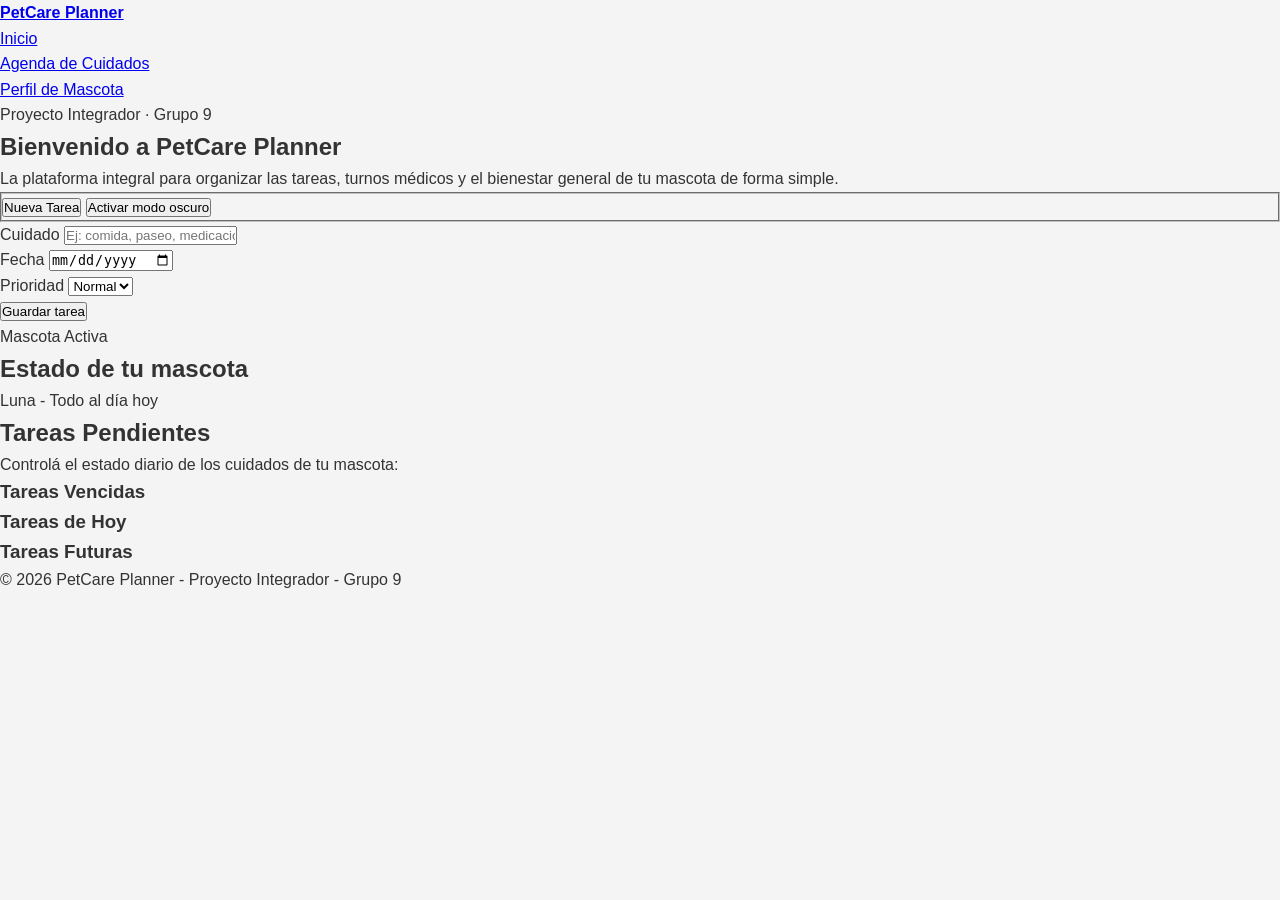
==== index.html @ b3c3041a "feat: build home page structure" ====
<!DOCTYPE html>
<html lang="es">
<head>
    <meta charset="UTF-8">
    <meta name="viewport" content="width=device-width, initial-scale=1.0">
    <title>PetCare Planner - Inicio</title>
    <link rel="stylesheet" href="assets/css/styles.css">
</head>
<body>
    <header>
        <nav>
            <a href="index.html"><strong>PetCare Planner</strong></a>
            <ul>
                <li><a href="index.html">Inicio</a></li>
                <li><a href="pages/agenda.html">Agenda de Cuidados</a></li>
                <li><a href="pages/perfil.html">Perfil de Mascota</a></li>
            </ul>
        </nav>
    </header>

    <main>
        <section id="bienvenida">
            <p class="eyebrow">Proyecto Integrador · Grupo 9</p>
            <h1 id="page-title">Bienvenido a <span>PetCare Planner</span></h1>

            <p class="intro">
                La plataforma integral para organizar las tareas, turnos médicos y el bienestar general de tu mascota de forma simple.
            </p>

            <fieldset id="hero-actions">
                <button id="btn-nueva-tarea" class="primary-action" type="button">Nueva Tarea</button>
                <button id="toggle-theme" class="secondary-action" type="button" aria-pressed="false">
                    Activar modo oscuro
                </button>
            </fieldset>

            <form id="task-form" class="task-form" aria-label="Formulario para agregar nueva tarea">
                <div class="form-field form-field-large">
                    <label for="task-name">Cuidado</label>
                    <input id="task-name" name="task-name" type="text" placeholder="Ej: comida, paseo, medicación">
                </div>

                <div class="form-field">
                    <label for="task-date">Fecha</label>
                    <input id="task-date" name="task-date" type="date">
                </div>

                <div class="form-field">
                    <label for="task-priority">Prioridad</label>
                    <select id="task-priority" name="task-priority">
                        <option value="normal">Normal</option>
                        <option value="alta">Alta</option>
                    </select>
                </div>

                <button class="primary-action" type="submit">Guardar tarea</button>
                <p id="form-message" class="form-message" role="status"></p>
            </form>
        </section>

        <aside class="preview-card" aria-labelledby="preview-title">
            <header class="preview-head">
                <p class="eyebrow">Mascota Activa</p>
                <h2 id="preview-title">Estado de tu mascota</h2>
            </header>

            <p class="status-chip" role="status" aria-live="polite">
                <span class="pulse-dot" aria-hidden="true"></span>
                <span id="live-status">Luna - Todo al día hoy</span>
            </p>

            <figure id="pet-stage" class="pet-stage">
                <div class="pet-model has-collar pet-cat" id="pet-model" aria-label="Mascota decorativa de la plataforma" role="img">
                    <div class="pet-head">
                        <span class="pet-ear pet-ear-left"><i></i></span>
                        <span class="pet-ear pet-ear-right"><i></i></span>
                        <span class="pet-eye pet-eye-left"><i></i></span>
                        <span class="pet-eye pet-eye-left-pupil"></span>
                        <span class="pet-eye pet-eye-right"><i></i></span>
                        <span class="pet-eye pet-eye-right-pupil"></span>
                        <span class="pet-nose"></span>
                        <span class="pet-mouth pet-mouth-left"></span>
                        <span class="pet-mouth pet-mouth-right"></span>
                        <span class="pet-whisker pet-whisker-left pet-whisker-top"></span>
                        <span class="pet-whisker pet-whisker-left pet-whisker-bottom"></span>
                        <span class="pet-whisker pet-whisker-right pet-whisker-top"></span>
                        <span class="pet-whisker pet-whisker-right pet-whisker-bottom"></span>
                    </div>

                    <div class="pet-body">
                        <span class="pet-collar"></span>
                        <span class="pet-bell"></span>
                        <span class="pet-paw pet-paw-left"></span>
                        <span class="pet-paw pet-paw-right"></span>
                        <span class="pet-tail"></span>
                    </div>
                </div>
                <div class="pet-shadow" aria-hidden="true"></div>
            </figure>
        </aside>

        <section id="panel-tareas">
            <h2>Tareas Pendientes</h2>
            <p>Controlá el estado diario de los cuidados de tu mascota:</p>

            <article id="tareas-vencidas">
                <h3>Tareas Vencidas</h3>
                <ul class="task-list" data-task-group="vencidas"></ul>
            </article>

            <article id="tareas-hoy">
                <h3>Tareas de Hoy</h3>
                <ul class="task-list" data-task-group="hoy"></ul>
            </article>

            <article id="tareas-futuras">
                <h3>Tareas Futuras</h3>
                <ul class="task-list" data-task-group="futuras"></ul>
            </article>
        </section>
    </main>

    <footer>
        <p>&copy; 2026 PetCare Planner - Proyecto Integrador - Grupo 9</p>
    </footer>

    <script src="assets/js/main.js"></script>
</body>
</html>
---- assets/css/styles.css ----
* {
    margin: 0;
    padding: 0;
    box-sizing: border-box;
}


body {
    font-family: sans-serif;
    line-height: 1.6;
    background-color: #f4f4f4;
    color: #333333;
}


img {
    max-width: 100%;
    display: block;
}
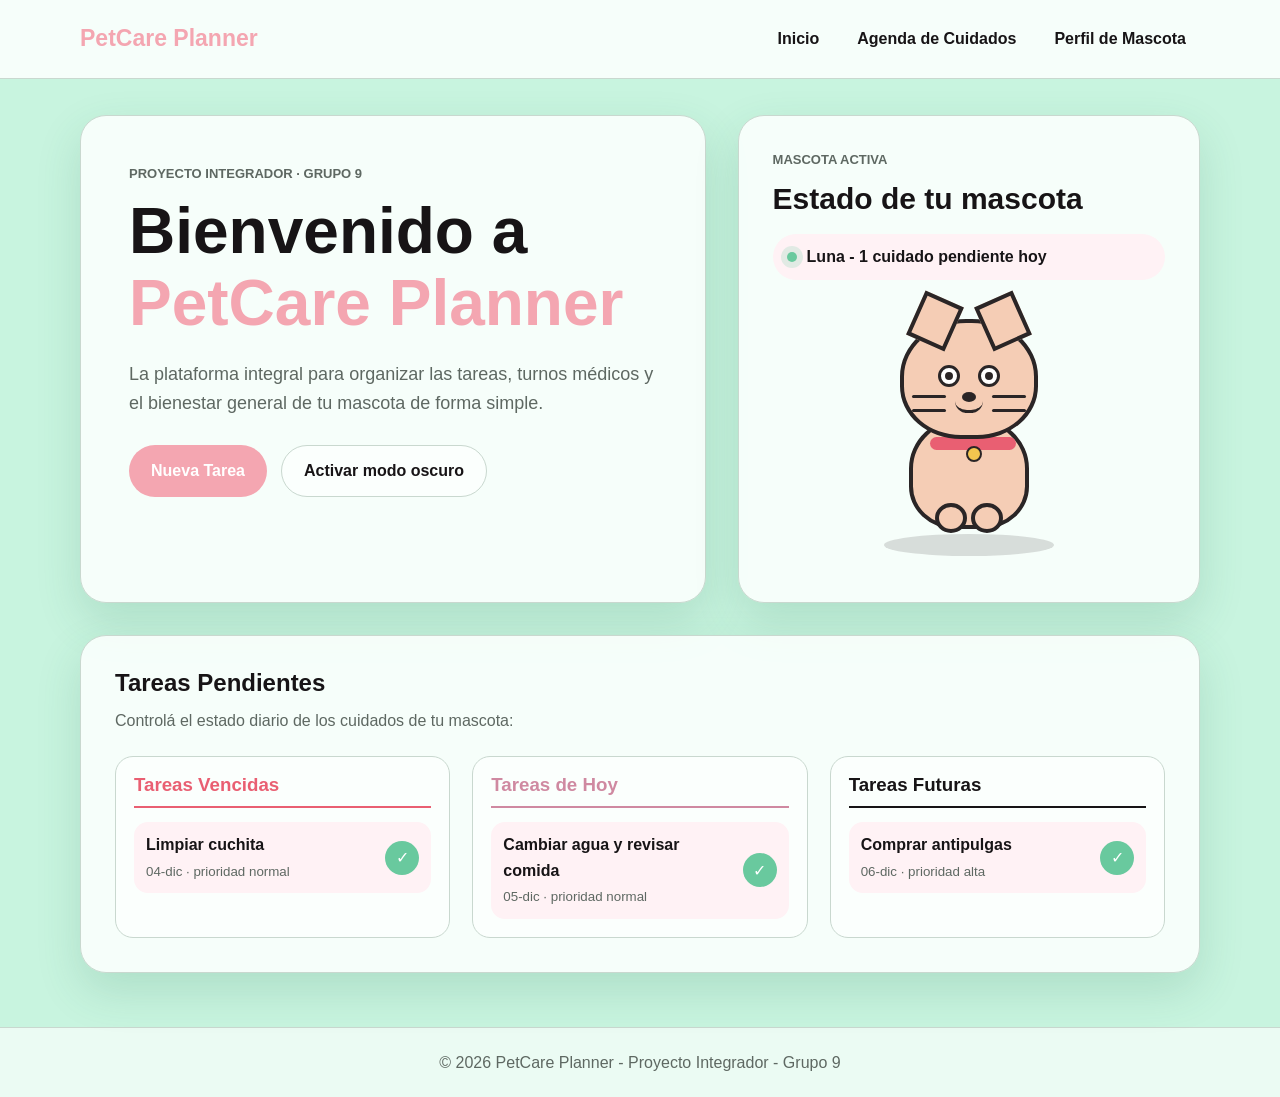
==== commit 793cb513: "fix: improve navigation accessibility" ====
--- a/index.html
+++ b/index.html
@@ -11,7 +11,7 @@
         <nav>
             <a href="index.html"><strong>PetCare Planner</strong></a>
             <ul>
-                <li><a href="index.html">Inicio</a></li>
+                <li><a href="index.html" aria-current="page">Inicio</a></li>
                 <li><a href="pages/agenda.html">Agenda de Cuidados</a></li>
                 <li><a href="pages/perfil.html">Perfil de Mascota</a></li>
             </ul>
--- a/assets/css/styles.css
+++ b/assets/css/styles.css
@@ -1,20 +1,684 @@
+:root {
+    --fondo: #c8f4df;
+    --panel: #fbfffd;
+    --panel-transparente: rgba(251, 255, 253, 0.9);
+    --panel-suave: #fff2f5;
+    --texto: #171416;
+    --texto-suave: #5e6862;
+    --rosa: #f4a6b1;
+    --rosa-fuerte: #e95f72;
+    --verde: #69c99e;
+    --linea: #c9d8cf;
+    --sombra: 0 18px 45px rgba(38, 111, 79, 0.16);
+}
 
 * {
+    box-sizing: border-box;
     margin: 0;
     padding: 0;
-    box-sizing: border-box;
-}
-
+}
+
+html {
+    scroll-behavior: smooth;
+}
 
 body {
-    font-family: sans-serif;
+    min-height: 100vh;
+    font-family: Arial, Helvetica, sans-serif;
     line-height: 1.6;
-    background-color: #f4f4f4;
-    color: #333333;
-}
-
-
-img {
-    max-width: 100%;
+    background: var(--fondo);
+    color: var(--texto);
+}
+
+body.dark-mode {
+    --fondo: #17231f;
+    --panel: #20322d;
+    --panel-transparente: rgba(32, 50, 45, 0.94);
+    --panel-suave: #2b4039;
+    --texto: #f8fbf8;
+    --texto-suave: #d4e2dc;
+    --rosa: #ffa1b2;
+    --rosa-fuerte: #ff8094;
+    --verde: #78d9ac;
+    --linea: #3e544d;
+    --sombra: 0 18px 45px rgba(0, 0, 0, 0.28);
+}
+
+button,
+input,
+select {
+    font: inherit;
+}
+
+button {
+    border: 0;
+    cursor: pointer;
+}
+
+header {
+    position: sticky;
+    top: 0;
+    z-index: 10;
+    border-bottom: 1px solid var(--linea);
+    background: var(--panel-transparente);
+    backdrop-filter: blur(14px);
+}
+
+body.dark-mode header {
+    background: rgba(34, 48, 44, 0.92);
+}
+
+nav {
+    display: flex;
+    align-items: center;
+    justify-content: space-between;
+    gap: 24px;
+    width: min(1120px, calc(100% - 40px));
+    margin: 0 auto;
+    padding: 18px 0;
+}
+
+nav a {
+    color: var(--texto);
+    text-decoration: none;
+}
+
+nav strong {
+    color: var(--rosa);
+    font-size: 23px;
+}
+
+nav ul {
+    display: flex;
+    align-items: center;
+    gap: 10px;
+    list-style: none;
+}
+
+nav li a {
+    display: inline-flex;
+    align-items: center;
+    min-height: 40px;
+    padding: 8px 14px;
+    border-radius: 999px;
+    font-weight: 700;
+}
+
+nav li a:hover,
+nav li a:focus-visible {
+    color: var(--rosa-fuerte);
+    background: var(--panel-suave);
+    outline: none;
+}
+
+main {
+    display: grid;
+    grid-template-columns: minmax(0, 1.15fr) minmax(300px, 0.85fr);
+    align-items: stretch;
+    gap: 32px;
+    width: min(1120px, calc(100% - 40px));
+    margin: 0 auto;
+    padding: 36px 0 54px;
+}
+
+#bienvenida,
+.preview-card,
+#panel-tareas,
+#agenda-seccion,
+#perfil-seccion {
+    border: 1px solid var(--linea);
+    border-radius: 26px;
+    background: var(--panel-transparente);
+    box-shadow: var(--sombra);
+}
+
+#bienvenida {
+    min-height: 406px;
+    padding: 48px;
+}
+
+.eyebrow {
+    margin-bottom: 12px;
+    color: var(--texto-suave);
+    font-size: 13px;
+    font-weight: 800;
+    letter-spacing: 0;
+    text-transform: uppercase;
+}
+
+h1,
+h2,
+h3 {
+    line-height: 1.12;
+}
+
+h1 {
+    max-width: 740px;
+    font-size: clamp(38px, 5vw, 64px);
+}
+
+h1 span {
+    color: var(--rosa);
+}
+
+.intro {
+    max-width: 690px;
+    margin-top: 20px;
+    color: var(--texto-suave);
+    font-size: 18px;
+}
+
+#hero-actions {
+    display: flex;
+    flex-wrap: wrap;
+    gap: 14px;
+    margin-top: 28px;
+    border: 0;
+}
+
+.primary-action,
+.secondary-action {
+    display: inline-flex;
+    align-items: center;
+    justify-content: center;
+    min-height: 46px;
+    padding: 12px 22px;
+    border-radius: 999px;
+    font-weight: 800;
+}
+
+.primary-action {
+    color: #ffffff;
+    background: var(--rosa);
+}
+
+.secondary-action {
+    color: var(--texto);
+    border: 1px solid var(--linea);
+    background: var(--panel);
+}
+
+.task-form {
+    display: none;
+    grid-template-columns: repeat(3, minmax(0, 1fr));
+    align-items: end;
+    gap: 14px;
+    margin-top: 26px;
+    padding: 18px;
+    border: 1px solid var(--linea);
+    border-radius: 20px;
+    background: var(--panel);
+}
+
+.task-form.visible {
+    display: grid;
+}
+
+.form-field {
+    display: grid;
+    gap: 8px;
+    min-width: 0;
+}
+
+.task-form label {
+    color: var(--texto-suave);
+    font-size: 13px;
+    font-weight: 800;
+}
+
+.task-form input,
+.task-form select {
+    width: 100%;
+    min-width: 0;
+    min-height: 42px;
+    padding: 9px 12px;
+    border: 1px solid var(--linea);
+    border-radius: 12px;
+    color: var(--texto);
+    background: var(--panel);
+}
+
+.task-form button {
+    grid-column: 1 / -1;
+}
+
+.form-message {
+    grid-column: 1 / -1;
+}
+
+.form-message {
+    min-height: 20px;
+    color: var(--rosa-fuerte);
+    font-weight: 800;
+}
+
+.preview-card {
+    display: flex;
+    flex-direction: column;
+    min-height: 406px;
+    padding: 34px;
+}
+
+.preview-card .preview-head {
+    position: static;
+    border: 0;
+    background: transparent;
+    backdrop-filter: none;
+}
+
+.preview-head h2 {
+    font-size: 30px;
+}
+
+.status-chip {
+    display: inline-flex;
+    align-items: center;
+    gap: 10px;
+    margin-top: 18px;
+    padding: 10px 14px;
+    border-radius: 999px;
+    color: var(--texto);
+    background: var(--panel-suave);
+    font-weight: 800;
+}
+
+.pulse-dot {
+    width: 10px;
+    height: 10px;
+    border-radius: 50%;
+    background: var(--verde);
+    box-shadow: 0 0 0 6px rgba(105, 201, 158, 0.2);
+}
+
+.pet-stage {
+    display: grid;
+    place-items: center;
+    flex: 1;
+    min-height: 260px;
+    margin-top: 28px;
+}
+
+.pet-model {
+    position: relative;
+    width: 170px;
+    height: 210px;
+    animation: petFloat 3.2s ease-in-out infinite;
+}
+
+.pet-head,
+.pet-body {
+    position: absolute;
+    left: 50%;
+    transform: translateX(-50%);
+    background: #f5cdb5;
+    border: 4px solid #2a2526;
+}
+
+.pet-head {
+    top: 0;
+    z-index: 2;
+    width: 138px;
+    height: 120px;
+    border-radius: 48% 48% 44% 44%;
+    animation: petHead 3.2s ease-in-out infinite;
+}
+
+.pet-body {
+    z-index: 1;
+    bottom: 0;
+    width: 120px;
+    height: 112px;
+    border-radius: 46% 46% 38% 38%;
+}
+
+.pet-ear {
+    position: absolute;
+    top: -26px;
+    width: 42px;
+    height: 48px;
+    background: #f5cdb5;
+    border: 4px solid #2a2526;
+    transform: rotate(24deg);
+}
+
+.pet-ear-left {
+    left: 10px;
+}
+
+.pet-ear-right {
+    right: 10px;
+    transform: rotate(-24deg);
+}
+
+.pet-eye {
+    position: absolute;
+    top: 42px;
+    width: 22px;
+    height: 22px;
+    border: 3px solid #2a2526;
+    border-radius: 50%;
+    background: #ffffff;
+}
+
+.pet-eye-left {
+    left: 34px;
+}
+
+.pet-eye-right {
+    right: 34px;
+}
+
+.pet-eye-left-pupil,
+.pet-eye-right-pupil {
+    position: absolute;
+    top: 49px;
+    width: 8px;
+    height: 8px;
+    border-radius: 50%;
+    background: #2a2526;
+}
+
+.pet-eye-left-pupil {
+    left: 41px;
+}
+
+.pet-eye-right-pupil {
+    right: 41px;
+}
+
+.pet-nose {
+    position: absolute;
+    top: 69px;
+    left: 50%;
+    width: 14px;
+    height: 10px;
+    border-radius: 50%;
+    background: #2a2526;
+    transform: translateX(-50%);
+}
+
+.pet-mouth-left,
+.pet-mouth-right {
+    position: absolute;
+    top: 78px;
+    width: 18px;
+    height: 12px;
+    border-bottom: 3px solid #2a2526;
+}
+
+.pet-mouth-left {
+    left: 51px;
+    border-radius: 0 0 0 14px;
+}
+
+.pet-mouth-right {
+    right: 51px;
+    border-radius: 0 0 14px 0;
+}
+
+.pet-whisker {
+    position: absolute;
+    width: 34px;
+    height: 3px;
+    border-radius: 999px;
+    background: #2a2526;
+}
+
+.pet-whisker-left {
+    left: 8px;
+}
+
+.pet-whisker-right {
+    right: 8px;
+}
+
+.pet-whisker-top {
+    top: 72px;
+}
+
+.pet-whisker-bottom {
+    top: 86px;
+}
+
+.pet-collar {
+    position: absolute;
+    top: 16px;
+    left: 17px;
+    width: 86px;
+    height: 13px;
+    border-radius: 999px;
+    background: var(--rosa-fuerte);
+}
+
+.pet-bell {
+    position: absolute;
+    top: 25px;
+    left: 53px;
+    width: 16px;
+    height: 16px;
+    border: 2px solid #2a2526;
+    border-radius: 50%;
+    background: #f3c64f;
+}
+
+.pet-paw,
+.pet-tail {
+    position: absolute;
+    background: #f5cdb5;
+    border: 4px solid #2a2526;
+}
+
+.pet-paw {
+    bottom: -8px;
+    width: 32px;
+    height: 30px;
+    border-radius: 50%;
+}
+
+.pet-paw-left {
+    left: 22px;
+}
+
+.pet-paw-right {
+    right: 22px;
+}
+
+.pet-tail {
+    display: none;
+}
+
+.pet-shadow {
+    width: 170px;
+    height: 22px;
+    margin-top: -18px;
+    border-radius: 50%;
+    background: rgba(42, 37, 38, 0.15);
+    animation: shadowPulse 3.2s ease-in-out infinite;
+}
+
+#panel-tareas {
+    grid-column: 1 / -1;
+    display: grid;
+    grid-template-columns: repeat(3, 1fr);
+    gap: 22px;
+    padding: 34px;
+}
+
+#panel-tareas h2,
+#panel-tareas > p {
+    grid-column: 1 / -1;
+}
+
+#panel-tareas > p {
+    margin-top: -10px;
+    color: var(--texto-suave);
+}
+
+#panel-tareas article {
+    min-height: 150px;
+    padding: 18px;
+    border: 1px solid var(--linea);
+    border-radius: 18px;
+    background: var(--panel);
+}
+
+#panel-tareas h3 {
+    margin-bottom: 14px;
+    padding-bottom: 10px;
+    border-bottom: 2px solid currentColor;
+}
+
+#tareas-vencidas h3 {
+    color: var(--rosa-fuerte);
+}
+
+#tareas-hoy h3 {
+    color: #cf89a1;
+}
+
+.task-list {
+    display: grid;
+    gap: 10px;
+    list-style: none;
+}
+
+.task-list li {
+    display: flex;
+    align-items: center;
+    justify-content: space-between;
+    gap: 12px;
+    padding: 10px 12px;
+    border-radius: 14px;
+    background: var(--panel-suave);
+}
+
+.task-list strong {
     display: block;
-}+}
+
+.task-list small {
+    color: var(--texto-suave);
+}
+
+.done-task {
+    min-width: 34px;
+    min-height: 34px;
+    border-radius: 50%;
+    color: #ffffff;
+    background: var(--verde);
+}
+
+.empty-list {
+    color: var(--texto-suave);
+}
+
+footer {
+    padding: 22px;
+    border-top: 1px solid var(--linea);
+    color: var(--texto-suave);
+    background: rgba(251, 255, 253, 0.7);
+    text-align: center;
+}
+
+@keyframes petFloat {
+    0%,
+    100% {
+        transform: translateY(0);
+    }
+
+    50% {
+        transform: translateY(-8px);
+    }
+}
+
+@keyframes petHead {
+    0%,
+    100% {
+        transform: translateX(-50%) rotate(0deg);
+    }
+
+    50% {
+        transform: translateX(-50%) rotate(2deg);
+    }
+}
+
+@keyframes shadowPulse {
+    0%,
+    100% {
+        transform: scaleX(1);
+        opacity: 1;
+    }
+
+    50% {
+        transform: scaleX(0.88);
+        opacity: 0.75;
+    }
+}
+
+#agenda-seccion,
+#perfil-seccion {
+    grid-column: 1 / -1;
+    min-height: 320px;
+    padding: 44px;
+}
+
+#agenda-seccion h1,
+#perfil-seccion h1 {
+    margin-bottom: 12px;
+}
+
+@media (max-width: 860px) {
+    nav {
+        align-items: flex-start;
+        flex-direction: column;
+    }
+
+    nav ul {
+        align-items: stretch;
+        flex-direction: column;
+        width: 100%;
+    }
+
+    nav li a {
+        width: 100%;
+    }
+
+    main {
+        grid-template-columns: 1fr;
+        width: min(100% - 28px, 680px);
+        padding-top: 24px;
+    }
+
+    #bienvenida,
+    .preview-card,
+    #panel-tareas {
+        padding: 28px;
+    }
+
+    #panel-tareas {
+        grid-template-columns: 1fr;
+    }
+
+    .task-form {
+        grid-template-columns: 1fr;
+    }
+}
+
+@media (max-width: 520px) {
+    #hero-actions {
+        gap: 8px;
+    }
+
+    h1 {
+        font-size: 36px;
+    }
+
+    .intro {
+        font-size: 16px;
+    }
+
+    .primary-action,
+    .secondary-action {
+        width: 100%;
+    }
+}
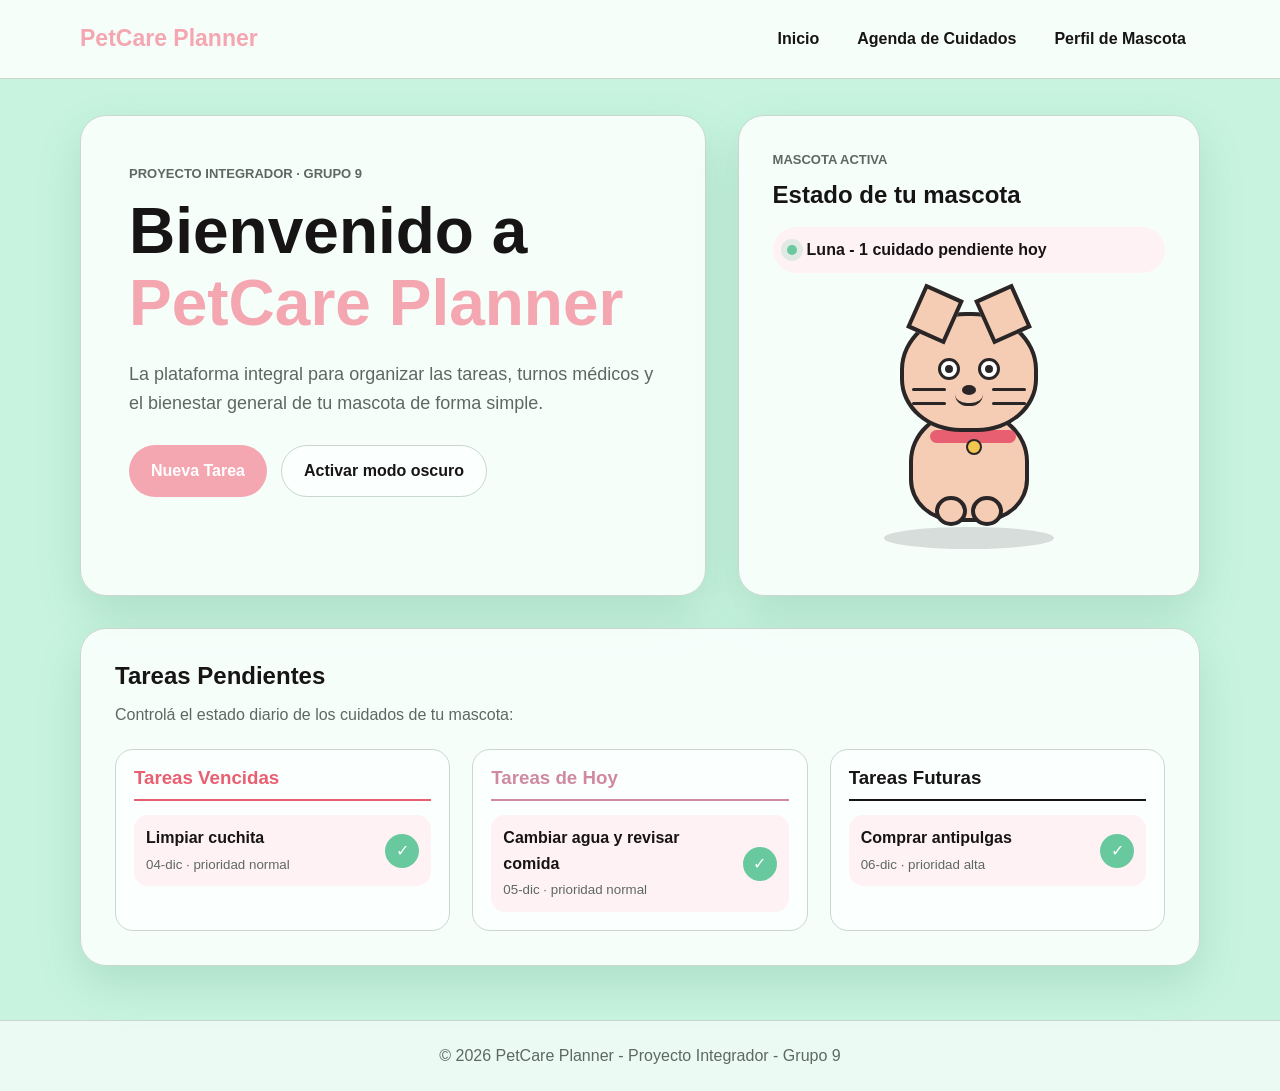
==== commit 02d05391: "fix styles: update overall page styles and layout" ====
--- a/index.html
+++ b/index.html
@@ -59,10 +59,10 @@
         </section>
 
         <aside class="preview-card" aria-labelledby="preview-title">
-            <header class="preview-head">
+            <!-- <header class="preview-head"> -->
                 <p class="eyebrow">Mascota Activa</p>
                 <h2 id="preview-title">Estado de tu mascota</h2>
-            </header>
+            <!-- </header> -->
 
             <p class="status-chip" role="status" aria-live="polite">
                 <span class="pulse-dot" aria-hidden="true"></span>
@@ -125,5 +125,6 @@
     </footer>
 
     <script src="assets/js/main.js"></script>
+    <script src="assets/js/theme.js"></script>
 </body>
 </html>
--- a/assets/css/styles.css
+++ b/assets/css/styles.css
@@ -124,8 +124,7 @@
 #bienvenida,
 .preview-card,
 #panel-tareas,
-#agenda-seccion,
-#perfil-seccion {
+#agenda-seccion{
     border: 1px solid var(--linea);
     border-radius: 26px;
     background: var(--panel-transparente);
@@ -615,8 +614,7 @@
     }
 }
 
-#agenda-seccion,
-#perfil-seccion {
+#agenda-seccion{
     grid-column: 1 / -1;
     min-height: 320px;
     padding: 44px;
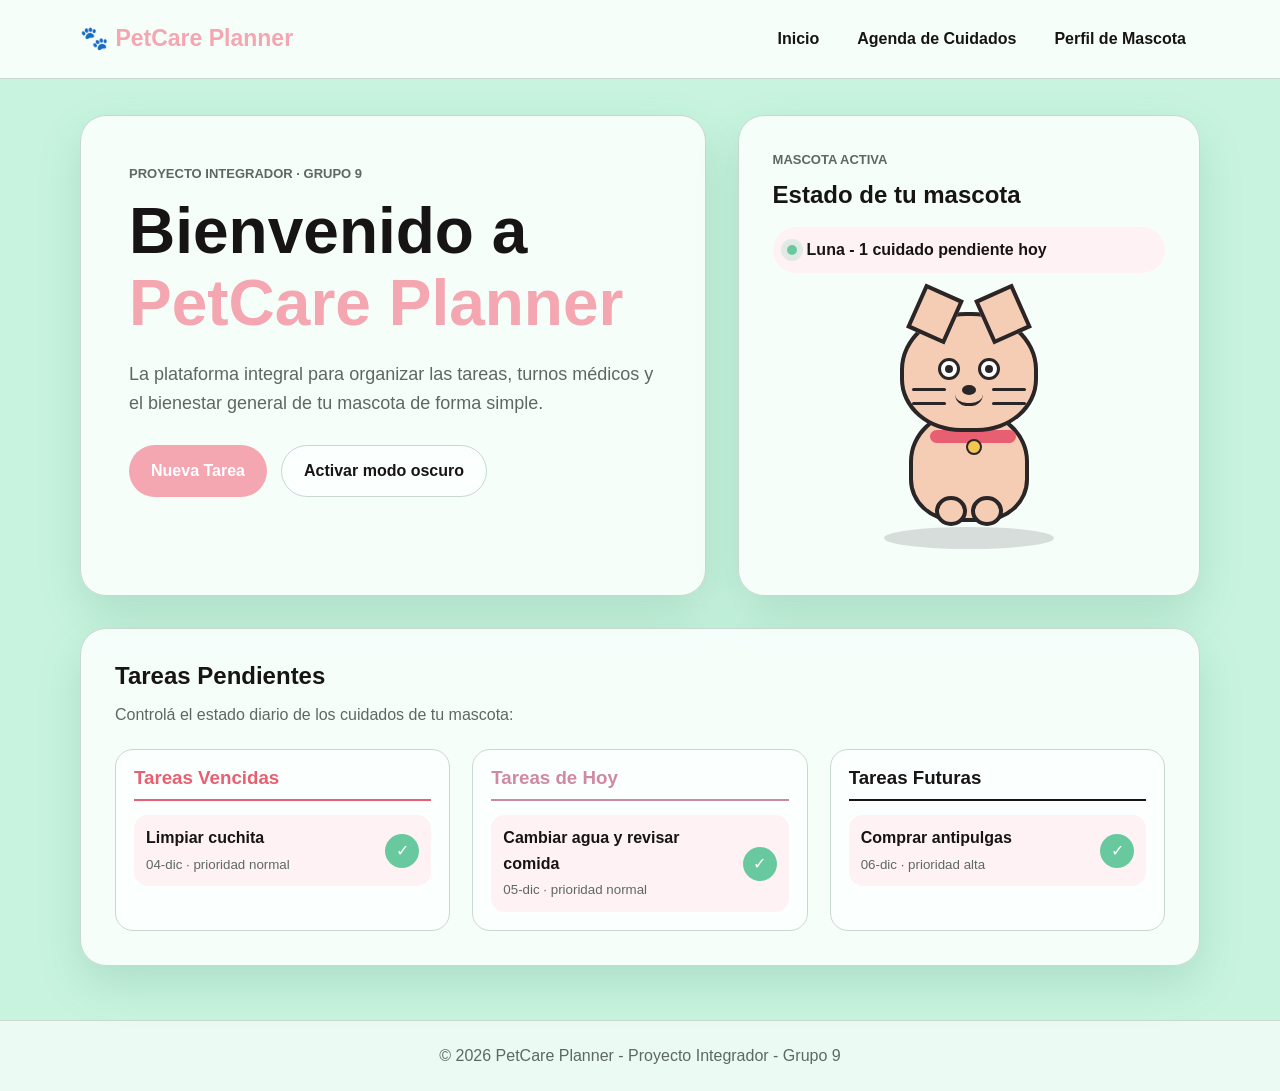
==== commit 38e36ca6: "docs,chore: add icon and update README" ====
--- a/index.html
+++ b/index.html
@@ -5,11 +5,12 @@
     <meta name="viewport" content="width=device-width, initial-scale=1.0">
     <title>PetCare Planner - Inicio</title>
     <link rel="stylesheet" href="assets/css/styles.css">
+    <link rel="icon" type="image/png" href="./assets/img/my-icon.png">
 </head>
 <body>
     <header>
         <nav>
-            <a href="index.html"><strong>PetCare Planner</strong></a>
+            <a href="index.html"><strong>🐾 PetCare Planner</strong></a>
             <ul>
                 <li><a href="index.html" aria-current="page">Inicio</a></li>
                 <li><a href="pages/agenda.html">Agenda de Cuidados</a></li>
@@ -35,6 +36,13 @@
             </fieldset>
 
             <form id="task-form" class="task-form" aria-label="Formulario para agregar nueva tarea">
+                <div class="form-field">
+                    <label for="task-pet">Mascota</label>
+                    <select id="task-pet" name="task-pet" required>
+                        <option value="" disabled selected>Cargando mascotas...</option>
+                        </select>
+                </div>
+
                 <div class="form-field form-field-large">
                     <label for="task-name">Cuidado</label>
                     <input id="task-name" name="task-name" type="text" placeholder="Ej: comida, paseo, medicación">
@@ -64,9 +72,11 @@
                 <h2 id="preview-title">Estado de tu mascota</h2>
             <!-- </header> -->
 
+            <div id="contenedor-mascota-mayor"></div>
+
             <p class="status-chip" role="status" aria-live="polite">
                 <span class="pulse-dot" aria-hidden="true"></span>
-                <span id="live-status">Luna - Todo al día hoy</span>
+                <span id="live-status">Revisando tareas...</span>
             </p>
 
             <figure id="pet-stage" class="pet-stage">
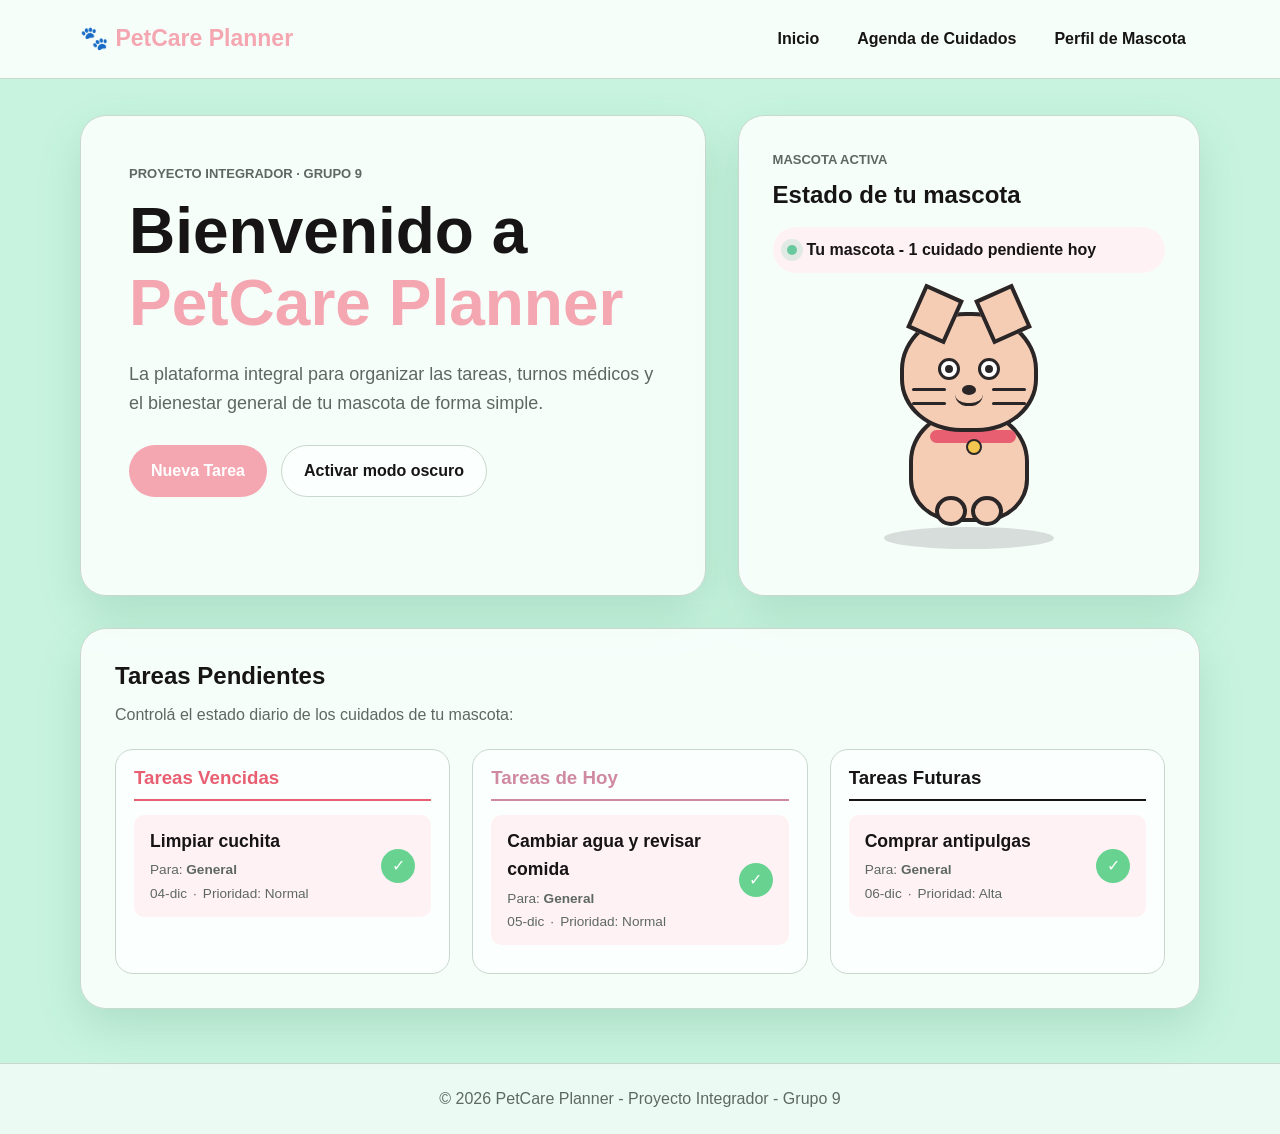
==== commit b3322180: "fix: correct logic errors and improve stability in JS files" ====
--- a/index.html
+++ b/index.html
@@ -40,7 +40,7 @@
                     <label for="task-pet">Mascota</label>
                     <select id="task-pet" name="task-pet" required>
                         <option value="" disabled selected>Cargando mascotas...</option>
-                        </select>
+                    </select>
                 </div>
 
                 <div class="form-field form-field-large">
@@ -67,10 +67,8 @@
         </section>
 
         <aside class="preview-card" aria-labelledby="preview-title">
-            <!-- <header class="preview-head"> -->
-                <p class="eyebrow">Mascota Activa</p>
-                <h2 id="preview-title">Estado de tu mascota</h2>
-            <!-- </header> -->
+            <p class="eyebrow">Mascota Activa</p>
+            <h2 id="preview-title">Estado de tu mascota</h2>
 
             <div id="contenedor-mascota-mayor"></div>
 
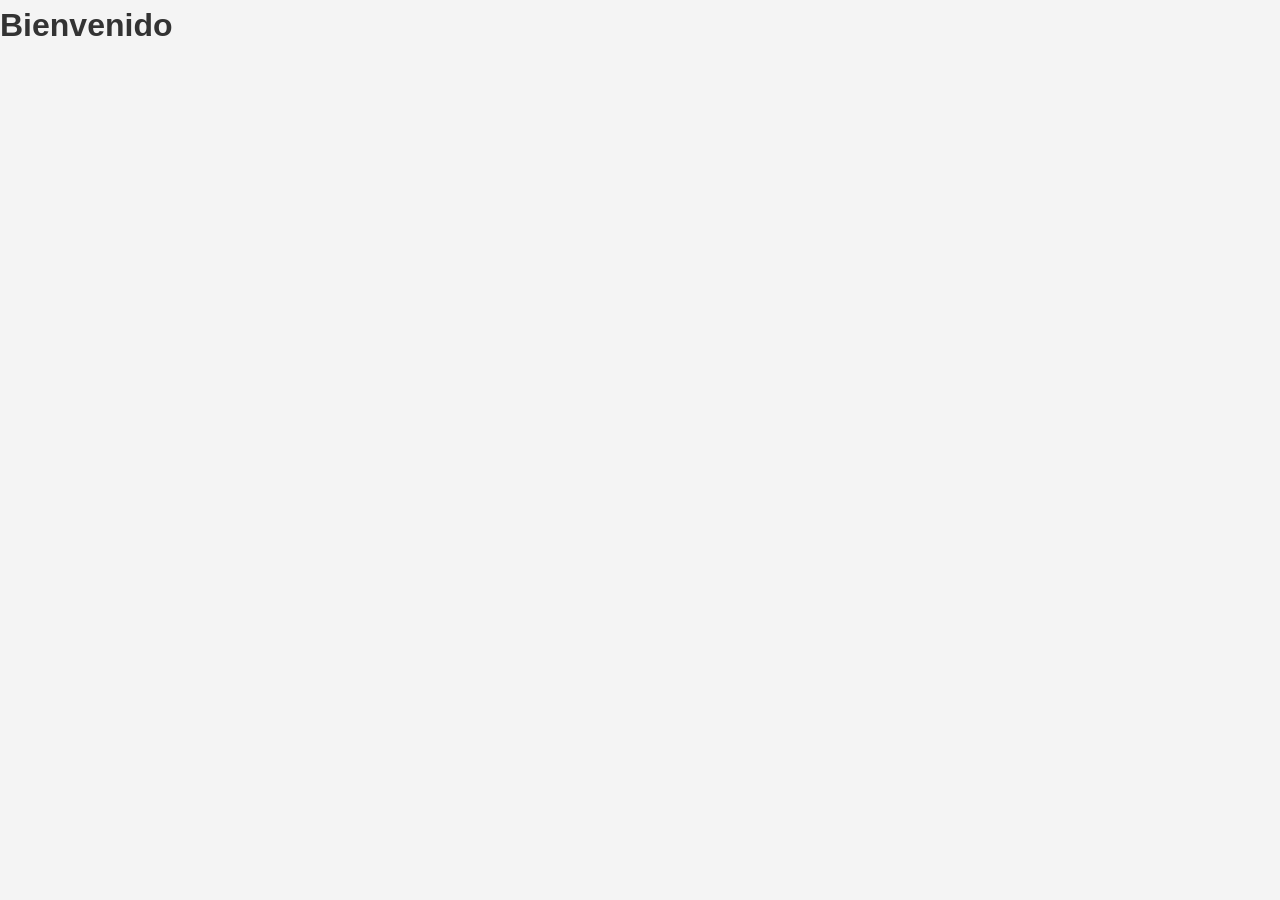
==== commit 75f5e9b0: "Revert "Refactor/global logic improvements"" ====
--- a/index.html
+++ b/index.html
@@ -3,136 +3,12 @@
 <head>
     <meta charset="UTF-8">
     <meta name="viewport" content="width=device-width, initial-scale=1.0">
-    <title>PetCare Planner - Inicio</title>
-    <link rel="stylesheet" href="assets/css/styles.css">
-    <link rel="icon" type="image/png" href="./assets/img/my-icon.png">
+    <title>Document</title>
+    <link rel="stylesheet" href="styles/main.css">
+    
 </head>
 <body>
-    <header>
-        <nav>
-            <a href="index.html"><strong>🐾 PetCare Planner</strong></a>
-            <ul>
-                <li><a href="index.html" aria-current="page">Inicio</a></li>
-                <li><a href="pages/agenda.html">Agenda de Cuidados</a></li>
-                <li><a href="pages/perfil.html">Perfil de Mascota</a></li>
-            </ul>
-        </nav>
-    </header>
-
-    <main>
-        <section id="bienvenida">
-            <p class="eyebrow">Proyecto Integrador · Grupo 9</p>
-            <h1 id="page-title">Bienvenido a <span>PetCare Planner</span></h1>
-
-            <p class="intro">
-                La plataforma integral para organizar las tareas, turnos médicos y el bienestar general de tu mascota de forma simple.
-            </p>
-
-            <fieldset id="hero-actions">
-                <button id="btn-nueva-tarea" class="primary-action" type="button">Nueva Tarea</button>
-                <button id="toggle-theme" class="secondary-action" type="button" aria-pressed="false">
-                    Activar modo oscuro
-                </button>
-            </fieldset>
-
-            <form id="task-form" class="task-form" aria-label="Formulario para agregar nueva tarea">
-                <div class="form-field">
-                    <label for="task-pet">Mascota</label>
-                    <select id="task-pet" name="task-pet" required>
-                        <option value="" disabled selected>Cargando mascotas...</option>
-                    </select>
-                </div>
-
-                <div class="form-field form-field-large">
-                    <label for="task-name">Cuidado</label>
-                    <input id="task-name" name="task-name" type="text" placeholder="Ej: comida, paseo, medicación">
-                </div>
-
-                <div class="form-field">
-                    <label for="task-date">Fecha</label>
-                    <input id="task-date" name="task-date" type="date">
-                </div>
-
-                <div class="form-field">
-                    <label for="task-priority">Prioridad</label>
-                    <select id="task-priority" name="task-priority">
-                        <option value="normal">Normal</option>
-                        <option value="alta">Alta</option>
-                    </select>
-                </div>
-
-                <button class="primary-action" type="submit">Guardar tarea</button>
-                <p id="form-message" class="form-message" role="status"></p>
-            </form>
-        </section>
-
-        <aside class="preview-card" aria-labelledby="preview-title">
-            <p class="eyebrow">Mascota Activa</p>
-            <h2 id="preview-title">Estado de tu mascota</h2>
-
-            <div id="contenedor-mascota-mayor"></div>
-
-            <p class="status-chip" role="status" aria-live="polite">
-                <span class="pulse-dot" aria-hidden="true"></span>
-                <span id="live-status">Revisando tareas...</span>
-            </p>
-
-            <figure id="pet-stage" class="pet-stage">
-                <div class="pet-model has-collar pet-cat" id="pet-model" aria-label="Mascota decorativa de la plataforma" role="img">
-                    <div class="pet-head">
-                        <span class="pet-ear pet-ear-left"><i></i></span>
-                        <span class="pet-ear pet-ear-right"><i></i></span>
-                        <span class="pet-eye pet-eye-left"><i></i></span>
-                        <span class="pet-eye pet-eye-left-pupil"></span>
-                        <span class="pet-eye pet-eye-right"><i></i></span>
-                        <span class="pet-eye pet-eye-right-pupil"></span>
-                        <span class="pet-nose"></span>
-                        <span class="pet-mouth pet-mouth-left"></span>
-                        <span class="pet-mouth pet-mouth-right"></span>
-                        <span class="pet-whisker pet-whisker-left pet-whisker-top"></span>
-                        <span class="pet-whisker pet-whisker-left pet-whisker-bottom"></span>
-                        <span class="pet-whisker pet-whisker-right pet-whisker-top"></span>
-                        <span class="pet-whisker pet-whisker-right pet-whisker-bottom"></span>
-                    </div>
-
-                    <div class="pet-body">
-                        <span class="pet-collar"></span>
-                        <span class="pet-bell"></span>
-                        <span class="pet-paw pet-paw-left"></span>
-                        <span class="pet-paw pet-paw-right"></span>
-                        <span class="pet-tail"></span>
-                    </div>
-                </div>
-                <div class="pet-shadow" aria-hidden="true"></div>
-            </figure>
-        </aside>
-
-        <section id="panel-tareas">
-            <h2>Tareas Pendientes</h2>
-            <p>Controlá el estado diario de los cuidados de tu mascota:</p>
-
-            <article id="tareas-vencidas">
-                <h3>Tareas Vencidas</h3>
-                <ul class="task-list" data-task-group="vencidas"></ul>
-            </article>
-
-            <article id="tareas-hoy">
-                <h3>Tareas de Hoy</h3>
-                <ul class="task-list" data-task-group="hoy"></ul>
-            </article>
-
-            <article id="tareas-futuras">
-                <h3>Tareas Futuras</h3>
-                <ul class="task-list" data-task-group="futuras"></ul>
-            </article>
-        </section>
-    </main>
-
-    <footer>
-        <p>&copy; 2026 PetCare Planner - Proyecto Integrador - Grupo 9</p>
-    </footer>
-
-    <script src="assets/js/main.js"></script>
-    <script src="assets/js/theme.js"></script>
+    <h1>Bienvenido</h1>
+    <script type="module" src="script/main.js"></script>
 </body>
-</html>
+</html>
--- a/styles/main.css
+++ b/styles/main.css
@@ -0,0 +1,20 @@
+
+* {
+    margin: 0;
+    padding: 0;
+    box-sizing: border-box;
+}
+
+
+body {
+    font-family: sans-serif;
+    line-height: 1.6;
+    background-color: #f4f4f4;
+    color: #333333;
+}
+
+
+img {
+    max-width: 100%;
+    display: block;
+}
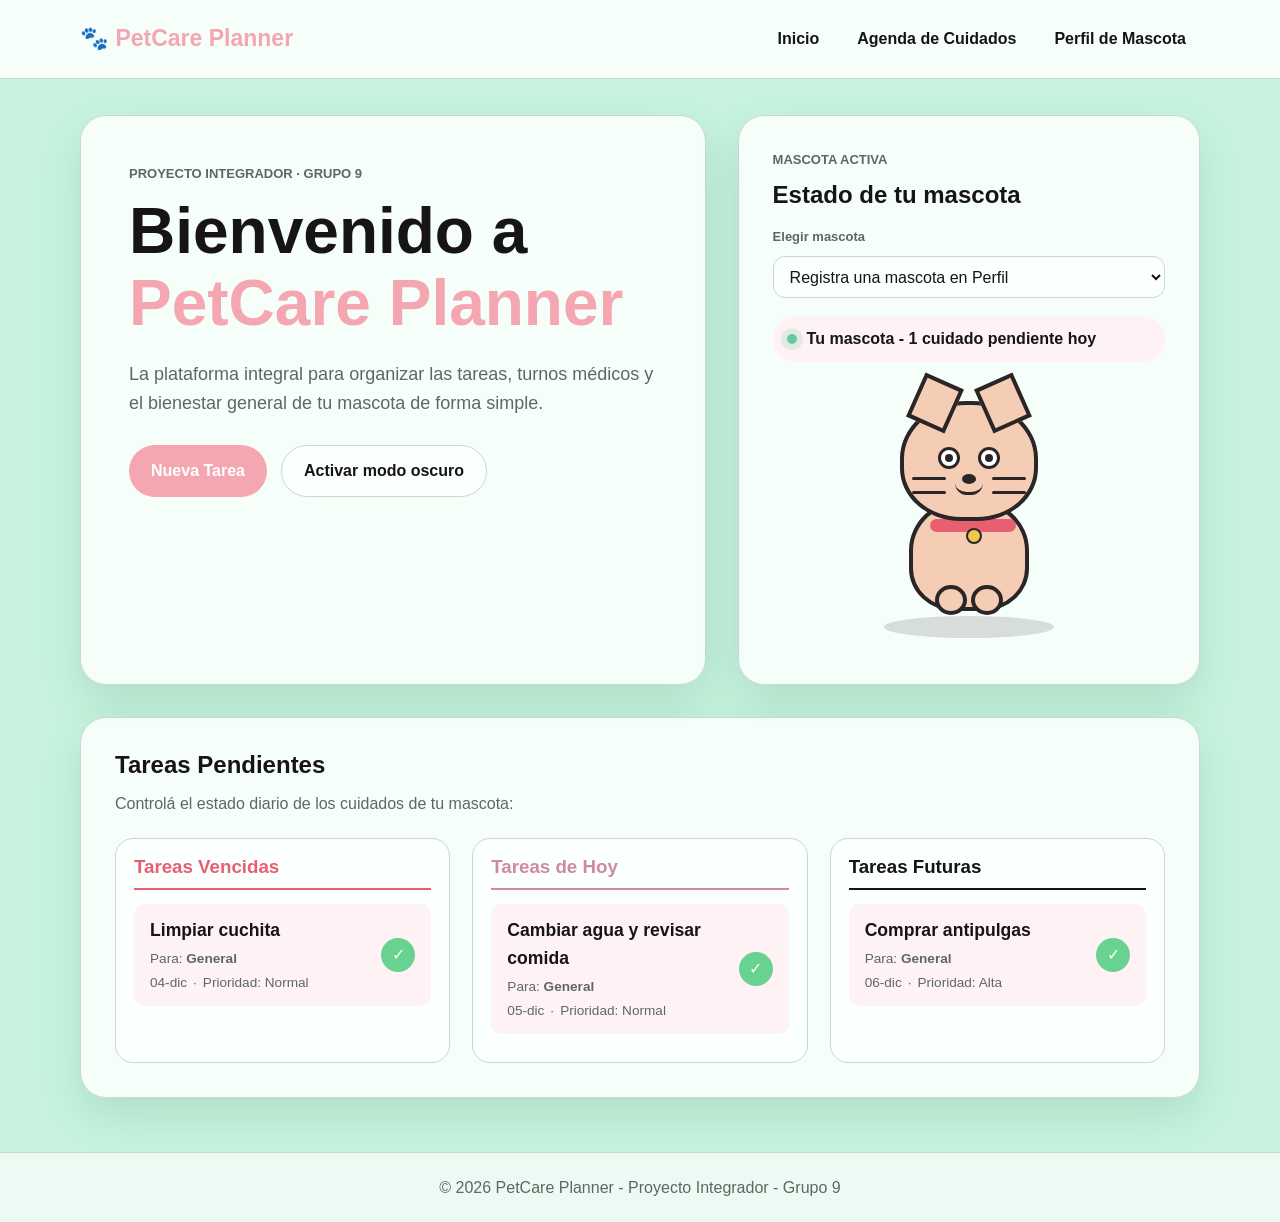
==== commit e1970272: "feat: add global pet selector on home page" ====
--- a/index.html
+++ b/index.html
@@ -3,12 +3,143 @@
 <head>
     <meta charset="UTF-8">
     <meta name="viewport" content="width=device-width, initial-scale=1.0">
-    <title>Document</title>
-    <link rel="stylesheet" href="styles/main.css">
-    
+    <title>PetCare Planner - Inicio</title>
+    <link rel="stylesheet" href="assets/css/styles.css">
+    <link rel="icon" type="image/png" href="./assets/img/my-icon.png">
 </head>
 <body>
-    <h1>Bienvenido</h1>
-    <script type="module" src="script/main.js"></script>
+    <header>
+        <nav>
+            <a href="index.html"><strong>🐾 PetCare Planner</strong></a>
+            <ul>
+                <li><a href="index.html" aria-current="page">Inicio</a></li>
+                <li><a href="pages/agenda.html">Agenda de Cuidados</a></li>
+                <li><a href="pages/perfil.html">Perfil de Mascota</a></li>
+            </ul>
+        </nav>
+    </header>
+
+    <main>
+        <section id="bienvenida">
+            <p class="eyebrow">Proyecto Integrador · Grupo 9</p>
+            <h1 id="page-title">Bienvenido a <span>PetCare Planner</span></h1>
+
+            <p class="intro">
+                La plataforma integral para organizar las tareas, turnos médicos y el bienestar general de tu mascota de forma simple.
+            </p>
+
+            <fieldset id="hero-actions">
+                <button id="btn-nueva-tarea" class="primary-action" type="button">Nueva Tarea</button>
+                <button id="toggle-theme" class="secondary-action" type="button" aria-pressed="false">
+                    Activar modo oscuro
+                </button>
+            </fieldset>
+
+            <form id="task-form" class="task-form" aria-label="Formulario para agregar nueva tarea" hidden>
+                <div class="form-field">
+                    <label for="task-pet">Mascota</label>
+                    <select id="task-pet" name="task-pet" required>
+                        <option value="" disabled selected>Cargando mascotas...</option>
+                    </select>
+                </div>
+
+                <div class="form-field form-field-large">
+                    <label for="task-name">Cuidado</label>
+                    <input id="task-name" name="task-name" type="text" placeholder="Ej: comida, paseo, medicación">
+                </div>
+
+                <div class="form-field">
+                    <label for="task-date">Fecha</label>
+                    <input id="task-date" name="task-date" type="date">
+                </div>
+
+                <div class="form-field">
+                    <label for="task-priority">Prioridad</label>
+                    <select id="task-priority" name="task-priority">
+                        <option value="normal">Normal</option>
+                        <option value="alta">Alta</option>
+                    </select>
+                </div>
+
+                <button class="primary-action" type="submit">Guardar tarea</button>
+                <p id="form-message" class="form-message" role="status"></p>
+            </form>
+        </section>
+
+        <aside class="preview-card" aria-labelledby="preview-title">
+            <p class="eyebrow">Mascota Activa</p>
+            <h2 id="preview-title">Estado de tu mascota</h2>
+
+            <div class="active-pet-field">
+                <label for="active-pet">Elegir mascota</label>
+                <select id="active-pet" name="active-pet">
+                    <option value="">Cargando mascotas...</option>
+                </select>
+            </div>
+
+            <div id="contenedor-mascota-mayor"></div>
+
+            <p class="status-chip" role="status" aria-live="polite">
+                <span class="pulse-dot" aria-hidden="true"></span>
+                <span id="live-status">Revisando tareas...</span>
+            </p>
+
+            <figure id="pet-stage" class="pet-stage">
+                <div class="pet-model has-collar pet-cat" id="pet-model" aria-label="Mascota decorativa de la plataforma" role="img">
+                    <div class="pet-head">
+                        <span class="pet-ear pet-ear-left"><i></i></span>
+                        <span class="pet-ear pet-ear-right"><i></i></span>
+                        <span class="pet-eye pet-eye-left"><i></i></span>
+                        <span class="pet-eye pet-eye-left-pupil"></span>
+                        <span class="pet-eye pet-eye-right"><i></i></span>
+                        <span class="pet-eye pet-eye-right-pupil"></span>
+                        <span class="pet-nose"></span>
+                        <span class="pet-mouth pet-mouth-left"></span>
+                        <span class="pet-mouth pet-mouth-right"></span>
+                        <span class="pet-whisker pet-whisker-left pet-whisker-top"></span>
+                        <span class="pet-whisker pet-whisker-left pet-whisker-bottom"></span>
+                        <span class="pet-whisker pet-whisker-right pet-whisker-top"></span>
+                        <span class="pet-whisker pet-whisker-right pet-whisker-bottom"></span>
+                    </div>
+
+                    <div class="pet-body">
+                        <span class="pet-collar"></span>
+                        <span class="pet-bell"></span>
+                        <span class="pet-paw pet-paw-left"></span>
+                        <span class="pet-paw pet-paw-right"></span>
+                        <span class="pet-tail"></span>
+                    </div>
+                </div>
+                <div class="pet-shadow" aria-hidden="true"></div>
+            </figure>
+        </aside>
+
+        <section id="panel-tareas">
+            <h2>Tareas Pendientes</h2>
+            <p>Controlá el estado diario de los cuidados de tu mascota:</p>
+
+            <article id="tareas-vencidas">
+                <h3>Tareas Vencidas</h3>
+                <ul class="task-list" data-task-group="vencidas"></ul>
+            </article>
+
+            <article id="tareas-hoy">
+                <h3>Tareas de Hoy</h3>
+                <ul class="task-list" data-task-group="hoy"></ul>
+            </article>
+
+            <article id="tareas-futuras">
+                <h3>Tareas Futuras</h3>
+                <ul class="task-list" data-task-group="futuras"></ul>
+            </article>
+        </section>
+    </main>
+
+    <footer>
+        <p>&copy; 2026 PetCare Planner - Proyecto Integrador - Grupo 9</p>
+    </footer>
+
+    <script src="assets/js/main.js"></script>
+    <script src="assets/js/theme.js"></script>
 </body>
-</html>+</html>
--- a/assets/css/styles.css
+++ b/assets/css/styles.css
@@ -0,0 +1,704 @@
+:root {
+    --fondo: #c8f4df;
+    --panel: #fbfffd;
+    --panel-transparente: rgba(251, 255, 253, 0.9);
+    --panel-suave: #fff2f5;
+    --texto: #171416;
+    --texto-suave: #5e6862;
+    --rosa: #f4a6b1;
+    --rosa-fuerte: #e95f72;
+    --verde: #69c99e;
+    --linea: #c9d8cf;
+    --sombra: 0 18px 45px rgba(38, 111, 79, 0.16);
+}
+
+* {
+    box-sizing: border-box;
+    margin: 0;
+    padding: 0;
+}
+
+html {
+    scroll-behavior: smooth;
+}
+
+body {
+    min-height: 100vh;
+    font-family: Arial, Helvetica, sans-serif;
+    line-height: 1.6;
+    background: var(--fondo);
+    color: var(--texto);
+}
+
+body.dark-mode {
+    --fondo: #17231f;
+    --panel: #20322d;
+    --panel-transparente: rgba(32, 50, 45, 0.94);
+    --panel-suave: #2b4039;
+    --texto: #f8fbf8;
+    --texto-suave: #d4e2dc;
+    --rosa: #ffa1b2;
+    --rosa-fuerte: #ff8094;
+    --verde: #78d9ac;
+    --linea: #3e544d;
+    --sombra: 0 18px 45px rgba(0, 0, 0, 0.28);
+}
+
+button,
+input,
+select {
+    font: inherit;
+}
+
+button {
+    border: 0;
+    cursor: pointer;
+}
+
+header {
+    position: sticky;
+    top: 0;
+    z-index: 10;
+    border-bottom: 1px solid var(--linea);
+    background: var(--panel-transparente);
+    backdrop-filter: blur(14px);
+}
+
+body.dark-mode header {
+    background: rgba(34, 48, 44, 0.92);
+}
+
+nav {
+    display: flex;
+    align-items: center;
+    justify-content: space-between;
+    gap: 24px;
+    width: min(1120px, calc(100% - 40px));
+    margin: 0 auto;
+    padding: 18px 0;
+}
+
+nav a {
+    color: var(--texto);
+    text-decoration: none;
+}
+
+nav strong {
+    color: var(--rosa);
+    font-size: 23px;
+}
+
+nav ul {
+    display: flex;
+    align-items: center;
+    gap: 10px;
+    list-style: none;
+}
+
+nav li a {
+    display: inline-flex;
+    align-items: center;
+    min-height: 40px;
+    padding: 8px 14px;
+    border-radius: 999px;
+    font-weight: 700;
+}
+
+nav li a:hover,
+nav li a:focus-visible {
+    color: var(--rosa-fuerte);
+    background: var(--panel-suave);
+    outline: none;
+}
+
+main {
+    display: grid;
+    grid-template-columns: minmax(0, 1.15fr) minmax(300px, 0.85fr);
+    align-items: stretch;
+    gap: 32px;
+    width: min(1120px, calc(100% - 40px));
+    margin: 0 auto;
+    padding: 36px 0 54px;
+}
+
+#bienvenida,
+.preview-card,
+#panel-tareas,
+#agenda-seccion{
+    border: 1px solid var(--linea);
+    border-radius: 26px;
+    background: var(--panel-transparente);
+    box-shadow: var(--sombra);
+}
+
+#bienvenida {
+    min-height: 406px;
+    padding: 48px;
+}
+
+.eyebrow {
+    margin-bottom: 12px;
+    color: var(--texto-suave);
+    font-size: 13px;
+    font-weight: 800;
+    letter-spacing: 0;
+    text-transform: uppercase;
+}
+
+h1,
+h2,
+h3 {
+    line-height: 1.12;
+}
+
+h1 {
+    max-width: 740px;
+    font-size: clamp(38px, 5vw, 64px);
+}
+
+h1 span {
+    color: var(--rosa);
+}
+
+.intro {
+    max-width: 690px;
+    margin-top: 20px;
+    color: var(--texto-suave);
+    font-size: 18px;
+}
+
+#hero-actions {
+    display: flex;
+    flex-wrap: wrap;
+    gap: 14px;
+    margin-top: 28px;
+    border: 0;
+}
+
+.primary-action,
+.secondary-action {
+    display: inline-flex;
+    align-items: center;
+    justify-content: center;
+    min-height: 46px;
+    padding: 12px 22px;
+    border-radius: 999px;
+    font-weight: 800;
+}
+
+.primary-action {
+    color: #ffffff;
+    background: var(--rosa);
+}
+
+.secondary-action {
+    color: var(--texto);
+    border: 1px solid var(--linea);
+    background: var(--panel);
+}
+
+.task-form {
+    display: none;
+    grid-template-columns: repeat(3, minmax(0, 1fr));
+    align-items: end;
+    gap: 14px;
+    margin-top: 26px;
+    padding: 18px;
+    border: 1px solid var(--linea);
+    border-radius: 20px;
+    background: var(--panel);
+}
+
+.task-form.visible {
+    display: grid;
+}
+
+.form-field {
+    display: grid;
+    gap: 8px;
+    min-width: 0;
+}
+
+.task-form label {
+    color: var(--texto-suave);
+    font-size: 13px;
+    font-weight: 800;
+}
+
+.task-form input,
+.task-form select {
+    width: 100%;
+    min-width: 0;
+    min-height: 42px;
+    padding: 9px 12px;
+    border: 1px solid var(--linea);
+    border-radius: 12px;
+    color: var(--texto);
+    background: var(--panel);
+}
+
+.task-form button {
+    grid-column: 1 / -1;
+}
+
+.form-message {
+    grid-column: 1 / -1;
+}
+
+.form-message {
+    min-height: 20px;
+    color: var(--rosa-fuerte);
+    font-weight: 800;
+}
+
+.preview-card {
+    display: flex;
+    flex-direction: column;
+    min-height: 406px;
+    padding: 34px;
+}
+
+.preview-card .preview-head {
+    position: static;
+    border: 0;
+    background: transparent;
+    backdrop-filter: none;
+}
+
+.preview-head h2 {
+    font-size: 30px;
+}
+
+.active-pet-field {
+    display: grid;
+    gap: 8px;
+    margin-top: 18px;
+}
+
+.active-pet-field label {
+    color: var(--texto-suave);
+    font-size: 13px;
+    font-weight: 800;
+}
+
+.active-pet-field select {
+    width: 100%;
+    min-height: 42px;
+    padding: 9px 12px;
+    border: 1px solid var(--linea);
+    border-radius: 12px;
+    color: var(--texto);
+    background: var(--panel);
+}
+
+.status-chip {
+    display: inline-flex;
+    align-items: center;
+    gap: 10px;
+    margin-top: 18px;
+    padding: 10px 14px;
+    border-radius: 999px;
+    color: var(--texto);
+    background: var(--panel-suave);
+    font-weight: 800;
+}
+
+.pulse-dot {
+    width: 10px;
+    height: 10px;
+    border-radius: 50%;
+    background: var(--verde);
+    box-shadow: 0 0 0 6px rgba(105, 201, 158, 0.2);
+}
+
+.pet-stage {
+    display: grid;
+    place-items: center;
+    flex: 1;
+    min-height: 260px;
+    margin-top: 28px;
+}
+
+.pet-model {
+    position: relative;
+    width: 170px;
+    height: 210px;
+    animation: petFloat 3.2s ease-in-out infinite;
+}
+
+.pet-head,
+.pet-body {
+    position: absolute;
+    left: 50%;
+    transform: translateX(-50%);
+    background: #f5cdb5;
+    border: 4px solid #2a2526;
+}
+
+.pet-head {
+    top: 0;
+    z-index: 2;
+    width: 138px;
+    height: 120px;
+    border-radius: 48% 48% 44% 44%;
+    animation: petHead 3.2s ease-in-out infinite;
+}
+
+.pet-body {
+    z-index: 1;
+    bottom: 0;
+    width: 120px;
+    height: 112px;
+    border-radius: 46% 46% 38% 38%;
+}
+
+.pet-ear {
+    position: absolute;
+    top: -26px;
+    width: 42px;
+    height: 48px;
+    background: #f5cdb5;
+    border: 4px solid #2a2526;
+    transform: rotate(24deg);
+}
+
+.pet-ear-left {
+    left: 10px;
+}
+
+.pet-ear-right {
+    right: 10px;
+    transform: rotate(-24deg);
+}
+
+.pet-eye {
+    position: absolute;
+    top: 42px;
+    width: 22px;
+    height: 22px;
+    border: 3px solid #2a2526;
+    border-radius: 50%;
+    background: #ffffff;
+}
+
+.pet-eye-left {
+    left: 34px;
+}
+
+.pet-eye-right {
+    right: 34px;
+}
+
+.pet-eye-left-pupil,
+.pet-eye-right-pupil {
+    position: absolute;
+    top: 49px;
+    width: 8px;
+    height: 8px;
+    border-radius: 50%;
+    background: #2a2526;
+}
+
+.pet-eye-left-pupil {
+    left: 41px;
+}
+
+.pet-eye-right-pupil {
+    right: 41px;
+}
+
+.pet-nose {
+    position: absolute;
+    top: 69px;
+    left: 50%;
+    width: 14px;
+    height: 10px;
+    border-radius: 50%;
+    background: #2a2526;
+    transform: translateX(-50%);
+}
+
+.pet-mouth-left,
+.pet-mouth-right {
+    position: absolute;
+    top: 78px;
+    width: 18px;
+    height: 12px;
+    border-bottom: 3px solid #2a2526;
+}
+
+.pet-mouth-left {
+    left: 51px;
+    border-radius: 0 0 0 14px;
+}
+
+.pet-mouth-right {
+    right: 51px;
+    border-radius: 0 0 14px 0;
+}
+
+.pet-whisker {
+    position: absolute;
+    width: 34px;
+    height: 3px;
+    border-radius: 999px;
+    background: #2a2526;
+}
+
+.pet-whisker-left {
+    left: 8px;
+}
+
+.pet-whisker-right {
+    right: 8px;
+}
+
+.pet-whisker-top {
+    top: 72px;
+}
+
+.pet-whisker-bottom {
+    top: 86px;
+}
+
+.pet-collar {
+    position: absolute;
+    top: 16px;
+    left: 17px;
+    width: 86px;
+    height: 13px;
+    border-radius: 999px;
+    background: var(--rosa-fuerte);
+}
+
+.pet-bell {
+    position: absolute;
+    top: 25px;
+    left: 53px;
+    width: 16px;
+    height: 16px;
+    border: 2px solid #2a2526;
+    border-radius: 50%;
+    background: #f3c64f;
+}
+
+.pet-paw,
+.pet-tail {
+    position: absolute;
+    background: #f5cdb5;
+    border: 4px solid #2a2526;
+}
+
+.pet-paw {
+    bottom: -8px;
+    width: 32px;
+    height: 30px;
+    border-radius: 50%;
+}
+
+.pet-paw-left {
+    left: 22px;
+}
+
+.pet-paw-right {
+    right: 22px;
+}
+
+.pet-tail {
+    display: none;
+}
+
+.pet-shadow {
+    width: 170px;
+    height: 22px;
+    margin-top: -18px;
+    border-radius: 50%;
+    background: rgba(42, 37, 38, 0.15);
+    animation: shadowPulse 3.2s ease-in-out infinite;
+}
+
+#panel-tareas {
+    grid-column: 1 / -1;
+    display: grid;
+    grid-template-columns: repeat(3, 1fr);
+    gap: 22px;
+    padding: 34px;
+}
+
+#panel-tareas h2,
+#panel-tareas > p {
+    grid-column: 1 / -1;
+}
+
+#panel-tareas > p {
+    margin-top: -10px;
+    color: var(--texto-suave);
+}
+
+#panel-tareas article {
+    min-height: 150px;
+    padding: 18px;
+    border: 1px solid var(--linea);
+    border-radius: 18px;
+    background: var(--panel);
+}
+
+#panel-tareas h3 {
+    margin-bottom: 14px;
+    padding-bottom: 10px;
+    border-bottom: 2px solid currentColor;
+}
+
+#tareas-vencidas h3 {
+    color: var(--rosa-fuerte);
+}
+
+#tareas-hoy h3 {
+    color: #cf89a1;
+}
+
+.task-list {
+    display: grid;
+    gap: 10px;
+    list-style: none;
+}
+
+.task-list li {
+    display: flex;
+    align-items: center;
+    justify-content: space-between;
+    gap: 12px;
+    padding: 10px 12px;
+    border-radius: 14px;
+    background: var(--panel-suave);
+}
+
+.task-list strong {
+    display: block;
+}
+
+.task-list small {
+    color: var(--texto-suave);
+}
+
+.done-task {
+    min-width: 34px;
+    min-height: 34px;
+    border-radius: 50%;
+    color: #ffffff;
+    background: var(--verde);
+}
+
+.empty-list {
+    color: var(--texto-suave);
+}
+
+footer {
+    padding: 22px;
+    border-top: 1px solid var(--linea);
+    color: var(--texto-suave);
+    background: rgba(251, 255, 253, 0.7);
+    text-align: center;
+}
+
+@keyframes petFloat {
+    0%,
+    100% {
+        transform: translateY(0);
+    }
+
+    50% {
+        transform: translateY(-8px);
+    }
+}
+
+@keyframes petHead {
+    0%,
+    100% {
+        transform: translateX(-50%) rotate(0deg);
+    }
+
+    50% {
+        transform: translateX(-50%) rotate(2deg);
+    }
+}
+
+@keyframes shadowPulse {
+    0%,
+    100% {
+        transform: scaleX(1);
+        opacity: 1;
+    }
+
+    50% {
+        transform: scaleX(0.88);
+        opacity: 0.75;
+    }
+}
+
+#agenda-seccion{
+    grid-column: 1 / -1;
+    min-height: 320px;
+    padding: 44px;
+}
+
+#agenda-seccion h1,
+#perfil-seccion h1 {
+    margin-bottom: 12px;
+}
+
+@media (max-width: 860px) {
+    nav {
+        align-items: flex-start;
+        flex-direction: column;
+    }
+
+    nav ul {
+        align-items: stretch;
+        flex-direction: column;
+        width: 100%;
+    }
+
+    nav li a {
+        width: 100%;
+    }
+
+    main {
+        grid-template-columns: 1fr;
+        width: min(100% - 28px, 680px);
+        padding-top: 24px;
+    }
+
+    #bienvenida,
+    .preview-card,
+    #panel-tareas {
+        padding: 28px;
+    }
+
+    #panel-tareas {
+        grid-template-columns: 1fr;
+    }
+
+    .task-form {
+        grid-template-columns: 1fr;
+    }
+}
+
+@media (max-width: 520px) {
+    #hero-actions {
+        gap: 8px;
+    }
+
+    h1 {
+        font-size: 36px;
+    }
+
+    .intro {
+        font-size: 16px;
+    }
+
+    .primary-action,
+    .secondary-action {
+        width: 100%;
+    }
+}
